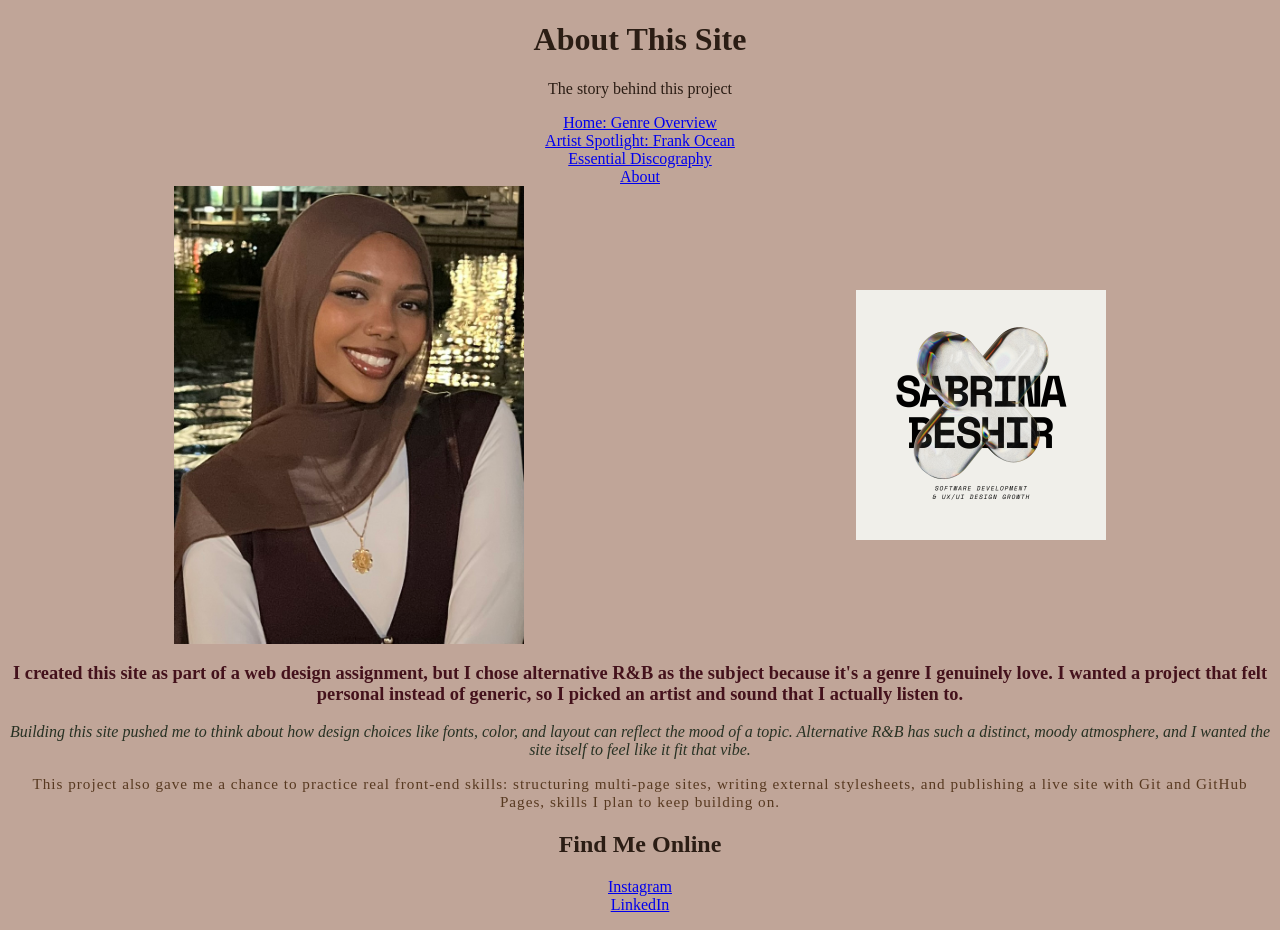
==== about.html @ 016ca4bd "Add about page with photo, logo, color palette, and social links" ====
<!DOCTYPE html>
<html lang="en">
    <head>
        <!-- Page metadata: title, character encoding, etc.-->
         <meta charset="UTF-8">
         <title>Alternative R&B | About </title>
         <!-- Same external stylesheet as the other pages -->
          <link rel="stylesheet" href="style.css">
    </head>
    <body>
        <!-- All visible content -->

        <!-- Header section: main title and tagline, same pattern as the other pages -->
        <header>
            <h1>About This Site</h1>
            <p class="tagline">The story behind this project</p>
        </header>

         <nav>
            <a href="index.html">Home: Genre Overview</a><br>
            <a href="frank-ocean.html">Artist Spotlight: Frank Ocean</a><br>
            <a href="discography.html">Essential Discography</a><br>
            <a href="about.html">About</a>
        </nav>

        <!-- Photo and logo wrapped together so they can be laid out side by side -->
        <div class="about-images">
            <!-- Personal photo-->
            <img src="my-photo.jpeg" alt="Photo of the site creator, Sabrina Beshir" width="350">

            <!-- Site logo -->
            <img src="Logo.png" alt="Alternative R&B site logo" width="250">
        </div>

        <!-- Body paragraphs: same three classes as the other pages, so the
             fonts and colors match the rest of the site exactly -->
        <p class="para-style-1">
            I created this site as part of a web design assignment, but I chose alternative
            R&amp;B as the subject because it's a genre I genuinely love. I wanted a project
            that felt personal instead of generic, so I picked an artist and sound that I
            actually listen to.
        </p>

        <p class="para-style-2">
            Building this site pushed me to think about how design choices like fonts, color,
            and layout can reflect the mood of a topic. Alternative R&amp;B has such a distinct,
            moody atmosphere, and I wanted the site itself to feel like it fit that vibe.
        </p>

        <p class="para-style-3">
            This project also gave me a chance to practice real front-end skills: structuring
            multi-page sites, writing external stylesheets, and publishing a live site with Git
            and GitHub Pages, skills I plan to keep building on.
        </p>

        <!-- Social media section: links open in a new tab so visitors don't lose this page -->
        <h2>Find Me Online</h2>
        <p>
            <a href="https://instagram.com/yourusername" target="_blank">Instagram</a><br>
            <a href="https://linkedin.com/in/yourusername" target="_blank">LinkedIn</a>
        </p>

    </body>
</html>
---- style.css ----
/* Color Palette : all colors used used on this page is going to be pulled from this stylesheet

    Background:      #c0a598 (light espresso brown, page backdrop)
    Primary text:    #2b1d14  (dark brown, main readable text)
    Accent 1:        #44121c  (burgundy, headers & para-style-1)
    Accent 2:        #273123  (dark forest green, para-style-2)
    Accent 3:        #573920  (warm brown, para-style-3)
*/

/* Page-wide background and text color */
body {
    background-color: #c0a598;
    color: #2b1d14;
    text-align: center;
}

/* Center block-level elements */
img {
    display: block;
    margin: 0 auto;
}

/* Lays the photo and logo out side by side, centered as a pair,
   with a little breathing room between them */
.about-images {
    display: flex;
    justify-content: center;
    align-items: center;
    gap: 0px;
    flex-wrap: wrap;
}

table {
    margin: 0 auto;
}

/* Paragraph style 1: classic transitional serif (Times New Roman), burgundy,
   slightly larger and bold for a strong, formal opening feel */
.para-style-1 {
    font-family: 'Times New Roman', Times, serif;
    color: #44121c;
    font-size: 1.15em;
    font-weight: bold;
}

/* Paragraph style 2: humanist serif (Georgia), dark green, italic,
   normal weight and size for a softer, reflective tone */
.para-style-2 {
    font-family: Georgia, 'Times New Roman', serif;
    color: #273123;
    font-style: italic;
    font-size: 1em;
    font-weight: normal;
}

/* Paragraph style 3: old-style serif (Garamond), warm brown, wider letter
   spacing and a smaller size for a quieter, closing "liner notes" feel */
.para-style-3 {
    font-family: Garamond, Baskerville, serif;
    color: #573920;
    letter-spacing: 1px;
    font-size: 0.95em;
    font-weight: normal;
}
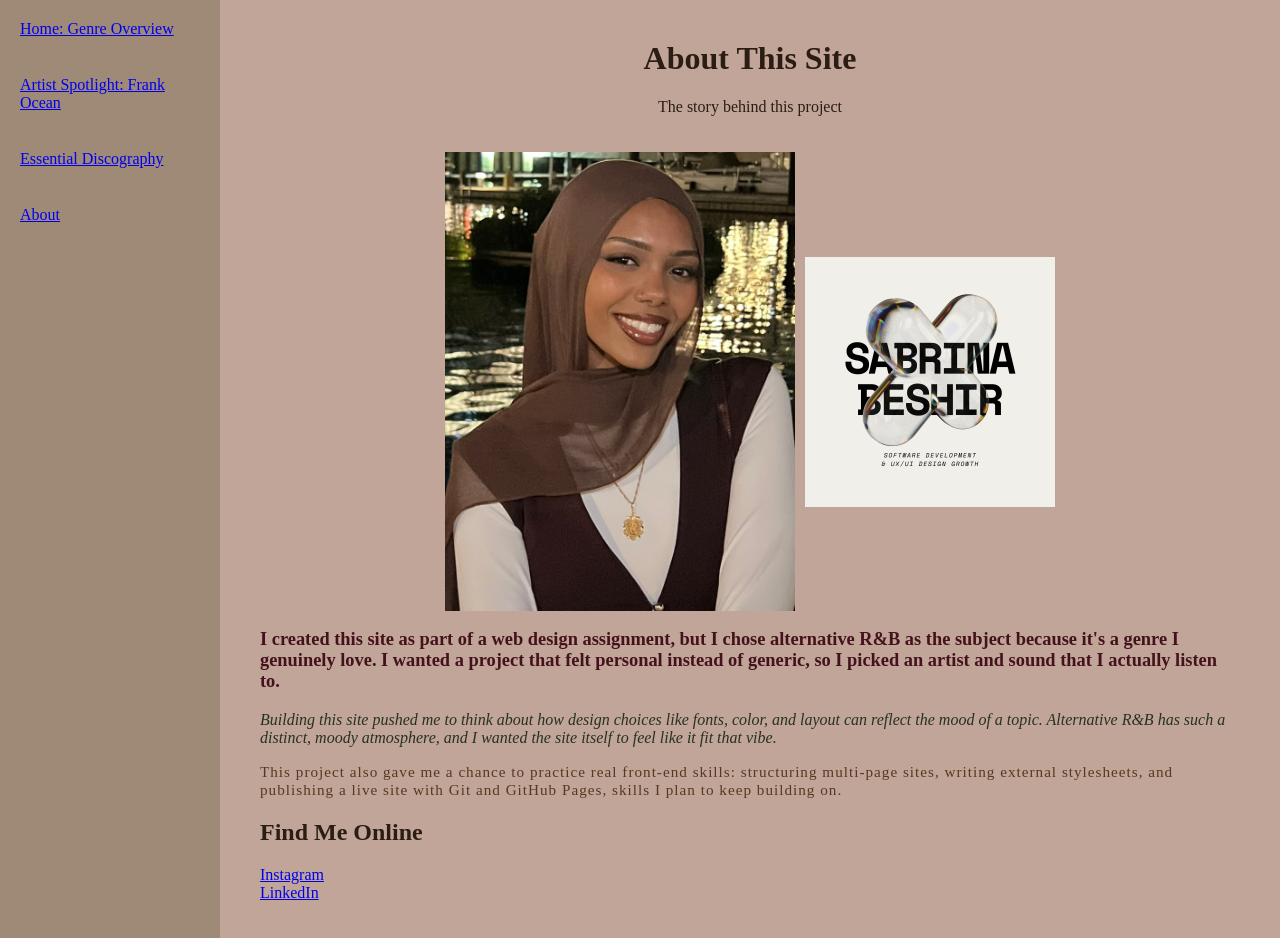
==== commit 1319aa61: "Add CSS grid layout to about page with sidebar navigation" ====
--- a/about.html
+++ b/about.html
@@ -10,55 +10,67 @@
     <body>
         <!-- All visible content -->
 
-        <!-- Header section: main title and tagline, same pattern as the other pages -->
-        <header>
-            <h1>About This Site</h1>
-            <p class="tagline">The story behind this project</p>
-        </header>
+        <!-- Header section: full-width title banner at the top of the page -->
+        
 
-         <nav>
-            <a href="index.html">Home: Genre Overview</a><br>
-            <a href="frank-ocean.html">Artist Spotlight: Frank Ocean</a><br>
-            <a href="discography.html">Essential Discography</a><br>
-            <a href="about.html">About</a>
-        </nav>
+        <!-- Grid layout wrapper: splits the page into a sidebar nav column
+             and a main content column, built with CSS Grid in style.css -->
+        <div class="page-layout">
 
-        <!-- Photo and logo wrapped together so they can be laid out side by side -->
-        <div class="about-images">
-            <!-- Personal photo-->
-            <img src="my-photo.jpeg" alt="Photo of the site creator, Sabrina Beshir" width="350">
+            <!-- Sidebar navigation: relative links to all four pages -->
+            <nav class="sidebar-nav">
+                <a href="index.html">Home: Genre Overview</a><br>
+                <a href="frank-ocean.html">Artist Spotlight: Frank Ocean</a><br>
+                <a href="discography.html">Essential Discography</a><br>
+                <a href="about.html">About</a>
+            </nav>
+            <header>
+                <h1>About This Site</h1>
+                <p class="tagline">The story behind this project</p>
+            </header>
+            <!-- Main content area: everything else on the page lives here -->
+            <main class="content-area">
 
-            <!-- Site logo -->
-            <img src="Logo.png" alt="Alternative R&B site logo" width="250">
+                <!-- Photo and logo wrapped together so they can be laid out side by side -->
+                <div class="about-images">
+                    <!-- Personal photo-->
+                    <img src="my-photo.jpeg" alt="Photo of the site creator, Sabrina Beshir" width="350">
+
+                    <!-- Site logo -->
+                    <img src="Logo.png" alt="Alternative R&B site logo" width="250">
+                </div>
+
+                <!-- Body paragraphs: same three classes as the other pages, so the
+                     fonts and colors match the rest of the site exactly -->
+                <p class="para-style-1">
+                    I created this site as part of a web design assignment, but I chose alternative
+                    R&amp;B as the subject because it's a genre I genuinely love. I wanted a project
+                    that felt personal instead of generic, so I picked an artist and sound that I
+                    actually listen to.
+                </p>
+
+                <p class="para-style-2">
+                    Building this site pushed me to think about how design choices like fonts, color,
+                    and layout can reflect the mood of a topic. Alternative R&amp;B has such a distinct,
+                    moody atmosphere, and I wanted the site itself to feel like it fit that vibe.
+                </p>
+
+                <p class="para-style-3">
+                    This project also gave me a chance to practice real front-end skills: structuring
+                    multi-page sites, writing external stylesheets, and publishing a live site with Git
+                    and GitHub Pages, skills I plan to keep building on.
+                </p>
+
+                <!-- Social media section: links open in a new tab so visitors don't lose this page -->
+                <h2>Find Me Online</h2>
+                <p>
+                    <a href="https://instagram.com/yourusername" target="_blank">Instagram</a><br>
+                    <a href="https://linkedin.com/in/yourusername" target="_blank">LinkedIn</a>
+                </p>
+
+            </main>
+
         </div>
-
-        <!-- Body paragraphs: same three classes as the other pages, so the
-             fonts and colors match the rest of the site exactly -->
-        <p class="para-style-1">
-            I created this site as part of a web design assignment, but I chose alternative
-            R&amp;B as the subject because it's a genre I genuinely love. I wanted a project
-            that felt personal instead of generic, so I picked an artist and sound that I
-            actually listen to.
-        </p>
-
-        <p class="para-style-2">
-            Building this site pushed me to think about how design choices like fonts, color,
-            and layout can reflect the mood of a topic. Alternative R&amp;B has such a distinct,
-            moody atmosphere, and I wanted the site itself to feel like it fit that vibe.
-        </p>
-
-        <p class="para-style-3">
-            This project also gave me a chance to practice real front-end skills: structuring
-            multi-page sites, writing external stylesheets, and publishing a live site with Git
-            and GitHub Pages, skills I plan to keep building on.
-        </p>
-
-        <!-- Social media section: links open in a new tab so visitors don't lose this page -->
-        <h2>Find Me Online</h2>
-        <p>
-            <a href="https://instagram.com/yourusername" target="_blank">Instagram</a><br>
-            <a href="https://linkedin.com/in/yourusername" target="_blank">LinkedIn</a>
-        </p>
 
     </body>
 </html>
--- a/style.css
+++ b/style.css
@@ -7,11 +7,20 @@
     Accent 3:        #573920  (warm brown, para-style-3)
 */
 
-/* Page-wide background and text color */
+/* Page-wide background and text color. margin: 0 removes the browser's
+   default spacing around the page so the layout can start flush at the edge */
 body {
     background-color: #c0a598;
     color: #2b1d14;
     text-align: center;
+    margin: 0;
+}
+
+/* Removes the browser's default top margin on headings, so the header
+   sits flush against the very top of the page with no gap above it */
+header h1 {
+    margin-top: 0;
+    padding-top: 20px;
 }
 
 /* Center block-level elements */
@@ -26,12 +35,55 @@
     display: flex;
     justify-content: center;
     align-items: center;
-    gap: 0px;
+    gap: 10px;
     flex-wrap: wrap;
+}
+
+/* Override the general img margin:auto rule above, since inside a flex
+   container "margin: auto" eats up extra space and pushes images apart
+   instead of centering them */
+.about-images img {
+    margin: 0;
 }
 
 table {
     margin: 0 auto;
+}
+
+/* PAGE LAYOUT (CSS Grid)
+   Splits the about page into two columns: a fixed-width sidebar
+   for navigation, and a flexible main content area that takes up
+   the rest of the space. Built for the LinkedIn Learning CSS
+   layout assignment.*/
+.page-layout {
+    display: grid;
+    grid-template-columns: 220px 1fr;
+    grid-template-rows: auto 1fr;
+    grid-template-areas:
+        "sidebar header"
+        "sidebar content";
+    min-height: 100vh;
+    text-align: left;
+}
+
+.sidebar-nav {
+    grid-area: sidebar;
+    display: flex;
+    flex-direction: column;
+    gap: 10px;
+    padding: 20px;
+    background-color: #9e8a76;
+}
+
+header {
+    grid-area: header;
+    text-align: center;
+    padding-top: 20px;
+}
+
+.content-area {
+    grid-area: content;
+    padding: 20px 40px;
 }
 
 /* Paragraph style 1: classic transitional serif (Times New Roman), burgundy,
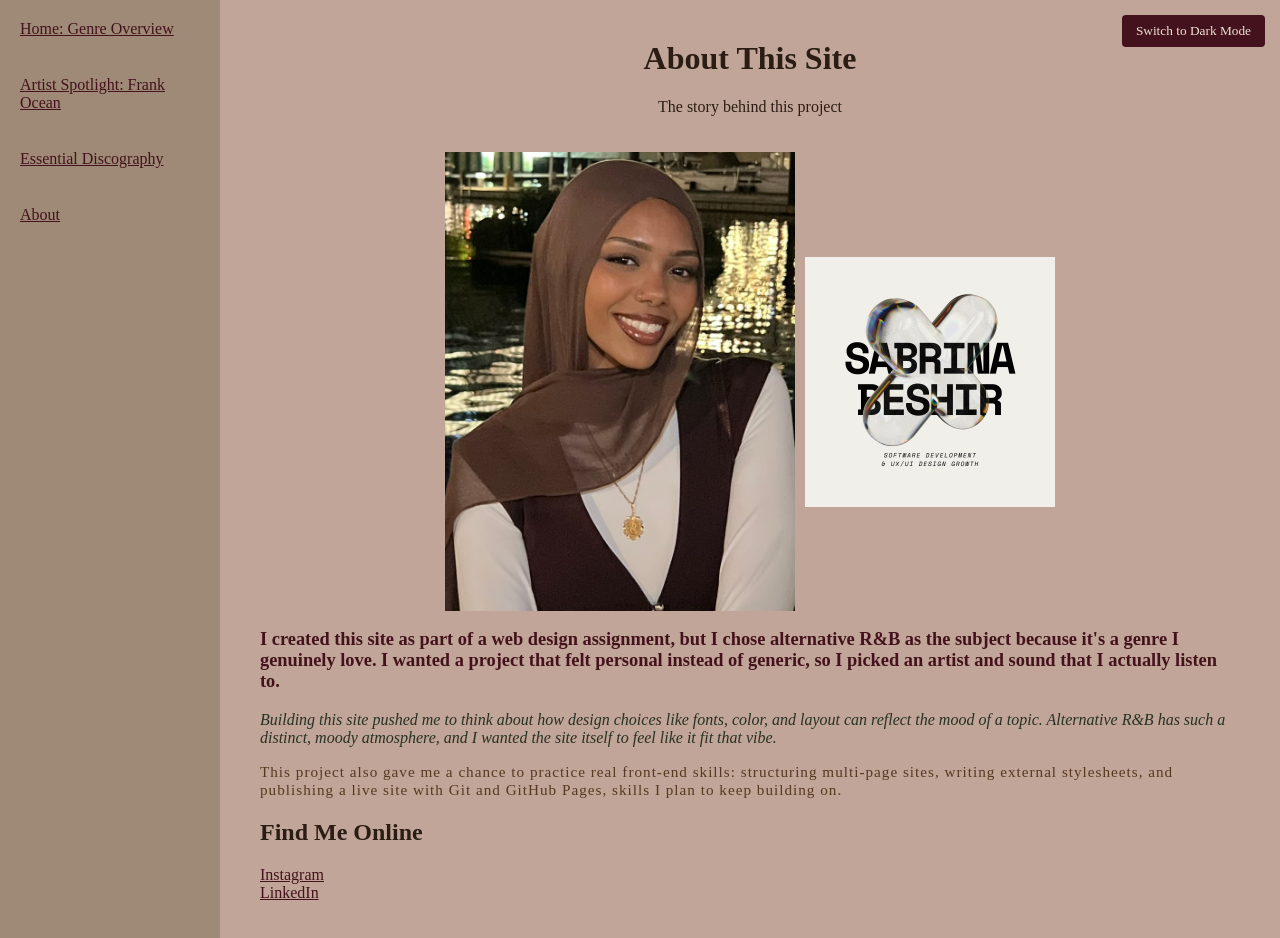
==== commit b0fb20ed: "Add dark theme with CSS variables and vanilla JS toggle" ====
--- a/about.html
+++ b/about.html
@@ -8,6 +8,8 @@
           <link rel="stylesheet" href="style.css">
     </head>
     <body>
+        <!-- Theme toggle button: script.js listens for clicks on this to switch light/dark mode-->
+         <button id="theme_toggler" class="theme-toggle">Switch to Dark Mode</button>
         <!-- All visible content -->
 
         <!-- Header section: full-width title banner at the top of the page -->
@@ -71,6 +73,8 @@
             </main>
 
         </div>
-
+        <!-- Loads the theme-switching JavaScript. It sits at the bottom of the
+             body so the button above already exists when the script runs -->
+        <script src="script.js"></script>
     </body>
 </html>
--- a/style.css
+++ b/style.css
@@ -1,19 +1,87 @@
-/* Color Palette : all colors used used on this page is going to be pulled from this stylesheet
+/* ============================================================
+   COLOR PALETTE (two themes)
+   All colors on the site come from the CSS variables defined
+   below. The light theme lives in :root (the default). The dark
+   theme lives in .dark_mode and overrides the same variable names
+   whenever that class is added to <body> by script.js.
 
-    Background:      #c0a598 (light espresso brown, page backdrop)
-    Primary text:    #2b1d14  (dark brown, main readable text)
-    Accent 1:        #44121c  (burgundy, headers & para-style-1)
-    Accent 2:        #273123  (dark forest green, para-style-2)
-    Accent 3:        #573920  (warm brown, para-style-3)
+   LIGHT THEME (default)
+   Background:      #c0a598  (light espresso brown, page backdrop)
+   Primary text:    #2b1d14  (dark brown, main readable text)
+   Sidebar:         #9e8a76  (muted taupe, navigation panel)
+   Accent 1:        #44121c  (burgundy, links & para-style-1)
+   Accent 2:        #273123  (dark forest green, para-style-2)
+   Accent 3:        #573920  (warm brown, para-style-3)
+
+   DARK THEME (.dark_mode)
+   Background:      #3e2c23  (warm chocolate brown, page backdrop)
+   Primary text:    #ede3d3  (warm ivory, main readable text)
+   Sidebar:         #2b1d14  (deep brown, navigation panel)
+   Accent 1:        #e8b4bc  (soft rose, links)
+   Para 1:          #e59aa8  (light burgundy/rose)
+   Para 2:          #a9c4a0  (light sage green)
+   Para 3:          #d9a876  (light warm tan)
 */
 
-/* Page-wide background and text color. margin: 0 removes the browser's
-   default spacing around the page so the layout can start flush at the edge */
+/* LIGHT THEME VARIABLES: the default colors for every page */
+:root {
+    --body-bg: #c0a598;
+    --text-color: #2b1d14;
+    --sidebar-bg: #9e8a76;
+    --link-color: #44121c;
+    --para1-color: #44121c;
+    --para2-color: #273123;
+    --para3-color: #573920;
+    --button-bg: #44121c;
+    --button-text: #ede3d3;
+}
+
+/* DARK THEME VARIABLES: when <body> has the dark_mode class, these
+   values replace the light ones above. Nothing else in the CSS has
+   to change, because every rule below reads from the variables. */
+.dark_mode {
+    --body-bg: #3e2c23;
+    --text-color: #ede3d3;
+    --sidebar-bg: #2b1d14;
+    --link-color: #e8b4bc;
+    --para1-color: #e59aa8;
+    --para2-color: #a9c4a0;
+    --para3-color: #d9a876;
+    --button-bg: #ede3d3;
+    --button-text: #2b1d14;
+}
+
+/* Page-wide background and text color, pulled from the variables.
+   margin: 0 removes the browser's default spacing around the page so
+   the layout can start flush at the edge. The transition makes the
+   colors fade smoothly when the theme is switched. */
 body {
-    background-color: #c0a598;
-    color: #2b1d14;
+    background-color: var(--body-bg);
+    color: var(--text-color);
     text-align: center;
     margin: 0;
+    transition: background-color 0.3s, color 0.3s;
+}
+
+/* Link color comes from the theme so links stay readable in both modes */
+a {
+    color: var(--link-color);
+}
+
+/* Theme toggle button: pinned to the top-right corner of every page.
+   Its colors also come from the variables, so it flips with the theme. */
+.theme-toggle {
+    position: fixed;
+    top: 15px;
+    right: 15px;
+    padding: 8px 14px;
+    background-color: var(--button-bg);
+    color: var(--button-text);
+    border: none;
+    border-radius: 4px;
+    font-family: Georgia, 'Times New Roman', serif;
+    cursor: pointer;
+    z-index: 10;
 }
 
 /* Removes the browser's default top margin on headings, so the header
@@ -66,13 +134,14 @@
     text-align: left;
 }
 
+/* Sidebar navigation panel: its background color comes from the theme */
 .sidebar-nav {
     grid-area: sidebar;
     display: flex;
     flex-direction: column;
     gap: 10px;
     padding: 20px;
-    background-color: #9e8a76;
+    background-color: var(--sidebar-bg);
 }
 
 header {
@@ -86,30 +155,33 @@
     padding: 20px 40px;
 }
 
-/* Paragraph style 1: classic transitional serif (Times New Roman), burgundy,
-   slightly larger and bold for a strong, formal opening feel */
+/* Paragraph style 1: classic transitional serif (Times New Roman),
+   slightly larger and bold for a strong, formal opening feel.
+   Color comes from --para1-color (burgundy in light, rose in dark). */
 .para-style-1 {
     font-family: 'Times New Roman', Times, serif;
-    color: #44121c;
+    color: var(--para1-color);
     font-size: 1.15em;
     font-weight: bold;
 }
 
-/* Paragraph style 2: humanist serif (Georgia), dark green, italic,
-   normal weight and size for a softer, reflective tone */
+/* Paragraph style 2: humanist serif (Georgia), italic, normal weight
+   and size for a softer, reflective tone.
+   Color comes from --para2-color (forest green in light, sage in dark). */
 .para-style-2 {
     font-family: Georgia, 'Times New Roman', serif;
-    color: #273123;
+    color: var(--para2-color);
     font-style: italic;
     font-size: 1em;
     font-weight: normal;
 }
 
-/* Paragraph style 3: old-style serif (Garamond), warm brown, wider letter
-   spacing and a smaller size for a quieter, closing "liner notes" feel */
+/* Paragraph style 3: old-style serif (Garamond), wider letter spacing
+   and a smaller size for a quieter, closing "liner notes" feel.
+   Color comes from --para3-color (warm brown in light, tan in dark). */
 .para-style-3 {
     font-family: Garamond, Baskerville, serif;
-    color: #573920;
+    color: var(--para3-color);
     letter-spacing: 1px;
     font-size: 0.95em;
     font-weight: normal;
